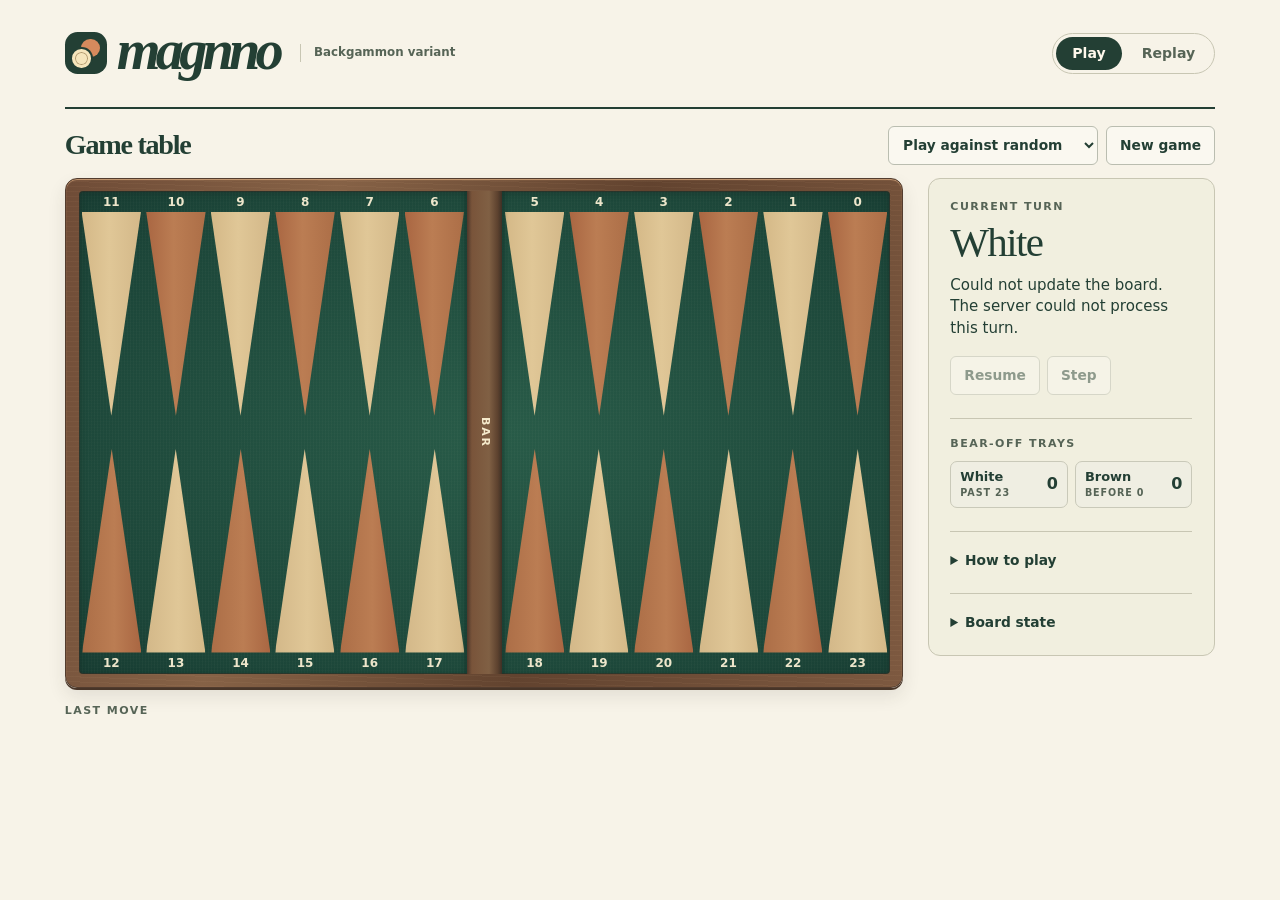
==== board.html @ bd00348c "Build magnno Streamlit game and move-by-move match archive" ====
<!doctype html>
<html lang="en">
<head>
  <meta charset="utf-8">
  <meta name="viewport" content="width=device-width, initial-scale=1">
  <meta name="theme-color" content="#f7f3e8">
  <link rel="icon" href="data:image/svg+xml,%3Csvg xmlns='http://www.w3.org/2000/svg' viewBox='0 0 48 48'%3E%3Crect width='48' height='48' rx='12' fill='%23234237'/%3E%3Ccircle cx='28' cy='17' r='10' fill='%23d68a5d'/%3E%3Ccircle cx='20' cy='30' r='11' fill='%23f6e5bc' stroke='%23234237' stroke-width='2'/%3E%3Ccircle cx='20' cy='30' r='7.5' fill='none' stroke='%23b39b70'/%3E%3C/svg%3E">
  <title>magnno</title>
  <style>
    :root {
      color-scheme: light;
      --paper: #f7f3e8;
      --ink: #233f34;
      --muted: #566456;
      --line: #c8c6b3;
      --focus: #ad4c21;
      --sans: "DM Sans", "Avenir Next", Avenir, system-ui, sans-serif;
      --serif: "DM Serif Text", "Iowan Old Style", Georgia, serif;
    }
    *, *::before, *::after { box-sizing: border-box; }
    [hidden] { display: none !important; }
    body {
      margin: 0;
      color: var(--ink);
      background: var(--paper);
      font: 400 1rem/1.5 var(--sans);
      -webkit-font-smoothing: antialiased;
    }
    button, select, summary { font: inherit; }
    button, select { color: inherit; }
    button { cursor: pointer; touch-action: manipulation; }
    button:disabled { opacity: .48; cursor: default; }
    :focus-visible { outline: 3px solid var(--focus); outline-offset: 3px; }
    .shell { width: min(1240px, 100%); margin: auto; padding: 0 clamp(14px, 3.5vw, 50px) 34px; }
    .masthead {
      display: flex; align-items: center; justify-content: space-between; gap: 18px;
      flex-wrap: wrap; padding: clamp(15px, 1.9vw, 26px) 0;
      border-bottom: 2px solid var(--ink);
    }
    .brand, .settings, .actions, #choices, .off-trays { display: flex; align-items: center; }
    .brand { gap: 10px; }
    .brand-mark {
      position: relative; width: 42px; height: 42px; flex: none;
      border-radius: 30%; background: var(--ink); overflow: hidden;
    }
    .brand-mark::before, .brand-mark::after {
      content: ""; position: absolute; width: 44%; aspect-ratio: 1; border-radius: 50%;
    }
    .brand-mark::before { background: #d68a5d; top: 15%; right: 17%; }
    .brand-mark::after {
      background: #f6e5bc; left: 18%; bottom: 16%;
      border: 3px solid #f6e5bc; box-shadow: 0 0 0 2px var(--ink), inset 0 0 0 1px #b39b70;
    }
    h1, h2, p { margin: 0; }
    h1 { font: italic 700 clamp(37px, 4.4vw, 58px)/.94 var(--serif); letter-spacing: -.085em; padding-right: .09em; padding-bottom: .09em; }
    .brand-type {
      margin-left: 6px; padding-left: 13px; border-left: 1px solid var(--line); color: var(--muted);
      font-size: .74rem; font-weight: 550;
    }
    .settings { gap: 8px; flex-wrap: wrap; }
    .mode-tabs { display: inline-flex; gap: 4px; padding: 3px; border: 1px solid var(--line); border-radius: 30px; }
    .mode-tabs a {
      border-radius: 23px; padding: 6px 16px; color: var(--muted);
      text-decoration: none; font-weight: 650; font-size: .88rem;
    }
    .mode-tabs a:hover { background: #eae8db; }
    [data-mode="live"] #live-link, [data-mode="replay"] #replay-link { background: var(--ink); color: #fff9ec; }
    .table-head {
      display: flex; justify-content: space-between; align-items: center;
      gap: 10px 18px; flex-wrap: wrap; margin: 17px 0 13px;
    }
    .table-head h2 { font: 600 clamp(21px, 2.2vw, 29px)/1.2 var(--serif); letter-spacing: -.045em; }
    .table-head h2 em { font-weight: 400; }
    .match-meta { color: var(--muted); font-size: .8rem; font-variant-numeric: tabular-nums; }
    [data-mode="live"] .recorded-only, [data-mode="replay"] .live-only { display: none; }
    select, .control, #choices button {
      min-height: 39px; border: 1px solid #babdb0; border-radius: 6px;
      background-color: #faf8f0; font-size: .86rem; font-weight: 600;
    }
    select { max-width: 100%; padding: 7px 10px; cursor: pointer; }
    .control, #choices button { padding: 7px 13px; }
    .control:not(:disabled):hover, #choices button:not(:disabled):hover, select:hover { background-color: #eae9dc; }
    .primary { color: #fffaf0; background: #245240; border-color: #245240; }
    .primary:not(:disabled):hover { background: #163d2e; }
    .table-layout {
      display: grid; grid-template-columns: minmax(0, 1fr) minmax(232px, 25%);
      gap: clamp(15px, 1.9vw, 25px); align-items: start;
    }
    .playing-area, .side { min-width: 0; }
    .board-frame {
      padding: clamp(7px, 1vw, 14px); border: 1px solid #523c2e;
      border-radius: 12px; overflow: hidden;
      background:
        repeating-linear-gradient(2deg, #f2c5970c 0 1px, transparent 1px 5px),
        linear-gradient(105deg, #6f4c37, #866246 28%, #62432f 60%, #7d5940);
      box-shadow: 0 2px 0 #483528, 0 8px 18px #332f291b, inset 0 1px 1px #c89c75;
    }
    #board {
      container-type: size;
      position: relative; isolation: isolate; overflow: hidden;
      border-radius: 4px; aspect-ratio: 1.68; --bar-width: 4.4%;
      background-color: #204c3e;
      background-image:
        repeating-linear-gradient(0deg, #ece1c503 0 1px, transparent 1px 3px),
        repeating-linear-gradient(90deg, #ece1c506 0 1px, transparent 1px 3px),
        radial-gradient(ellipse at 52% 50%, #285b48 0%, #1c4639 78%, #173c32 100%);
      box-shadow: inset 0 0 0 1px #352b2288, inset 0 2px 7px #1a2b2470;
    }
    .point-row {
      position: absolute; left: 0; width: 100%; height: 48%;
      display: grid; grid-template-columns: repeat(6, minmax(0, 1fr)) var(--bar-width) repeat(6, minmax(0, 1fr));
    }
    #top-row { top: 0; }
    #bottom-row { bottom: 0; }
    .point:nth-child(7) { grid-column: 8; }
    .point, #bar {
      position: relative; display: block; border: 0; margin: 0; padding: 0;
      color: #f6ebcc; font: inherit; background: transparent;
      cursor: default; -webkit-tap-highlight-color: transparent;
    }
    .point:disabled, #bar:disabled { opacity: 1; }
    .point::before {
      content: ""; position: absolute; left: 4%; width: 92%; height: 88%;
      background: linear-gradient(90deg, #d4b887, #e0c797 46%, #d3b889);
      clip-path: polygon(0 0, 100% 0, 50% 100%);
    }
    #top-row .point::before { top: 9%; }
    #bottom-row .point::before { bottom: 9%; transform: rotate(180deg); }
    #top-row .point:nth-child(even)::before, #bottom-row .point:nth-child(odd)::before {
      background: linear-gradient(90deg, #a96642, #bb7d53 46%, #ac6e47);
    }
    .point-label {
      position: absolute; left: 0; width: 100%; color: #ede6cb;
      text-align: center; line-height: 1;
      font: 600 clamp(9px, 1.2vw, 12px)/1 var(--sans); font-variant-numeric: tabular-nums;
    }
    #top-row .point-label { top: 2.2%; }
    #bottom-row .point-label { bottom: 2.2%; }
    .stack {
      position: absolute; inset-inline: 0; display: flex; align-items: center;
      gap: .3cqh; pointer-events: none;
    }
    #top-row .stack { top: 10.2%; flex-direction: column; }
    #bottom-row .stack { bottom: 10.2%; flex-direction: column-reverse; }
    .checker {
      --checker-ink: #62482c; --rim: #a48758; --face: #f4e7c7; --edge: #d5c192;
      position: relative; flex: none; display: inline-grid; place-content: center;
      width: 80%; width: min(82%, 8.25cqh); aspect-ratio: 1; border-radius: 50%;
      border: 1px solid var(--rim);
      background: radial-gradient(circle at 38% 27%, var(--face) 33%, var(--edge) 86%);
      color: var(--checker-ink);
      box-shadow: inset 0 2px 1px #ffffff75, inset 0 -2px 1px #49332040, 0 2px 3px #11291eb3;
      font: 700 clamp(10px, 1.25vw, 17px)/1 var(--sans);
    }
    .checker::after {
      content: ""; position: absolute; inset: 13%; border-radius: 50%;
      border: 1px solid color-mix(in srgb, var(--rim) 66%, transparent);
      box-shadow: inset 0 1px 2px #49332017, 0 1px 0 #ffffff40;
    }
    .checker.brown {
      --checker-ink: #fff1d6; --rim: #4e3225; --face: #926547; --edge: #67432f;
      box-shadow: inset 0 2px 1px #e3bb835e, inset 0 -2px 1px #2f211e70, 0 2px 3px #10291ebf;
    }
    .point:focus-visible, #bar:focus-visible { z-index: 5; outline-color: #ffe262; outline-offset: -3px; }
    .selectable, .selected, .destination { cursor: pointer; }
    .point.selectable .stack .checker:last-child, #bar.selectable .pieces {
      outline: 2px solid #afd9a8; outline-offset: 1px;
    }
    .point.selected .stack .checker:last-child, #bar.selected, .tray.selected {
      outline: 3px solid #ffda5a; outline-offset: 1px;
    }
    .point.destination::after {
      content: ""; position: absolute; left: 50%; width: 32%; aspect-ratio: 1;
      transform: translateX(-50%); border-radius: 50%;
      background: #ffe48b; border: 2px solid #2c553c; box-shadow: 0 0 0 2px #ffe48b;
    }
    #top-row .destination::after { bottom: 11%; }
    #bottom-row .destination::after { top: 11%; }
    .point.last-move .point-label { color: #ffe8a2; }
    .point.last-target .point-label { font-weight: 800; text-decoration: underline; text-underline-offset: 2px; color: #ffe8a2; }
    [data-mode="replay"] .point.last-move { background: #f9dfaa12; }
    [data-mode="replay"] .point.last-move .point-label { text-decoration: underline dashed; text-underline-offset: 2px; }
    [data-mode="replay"] .point.last-target { background: #ffdb872a; }
    [data-mode="replay"] :is(.point.last-target .checker:last-child, #bar.last-move, .tray.last-target) {
      outline: 2px solid #ffd371; outline-offset: 1px;
    }
    .point:is(.selected,.destination,.selectable):hover { background: #fff3cc18; }
    #bar {
      position: absolute; z-index: 2; inset-block: 0; left: calc(50% - var(--bar-width) / 2);
      width: var(--bar-width); display: flex; justify-content: center; flex-direction: column; align-items: center;
      gap: 8px; background: linear-gradient(90deg, #4e372a, #79543a 14%, #806044 63%, #5c412e 88%, #3d3025);
      box-shadow: -2px 0 4px #102b2470, 2px 0 4px #102b2470;
    }
    .bar-label { writing-mode: vertical-rl; font-size: clamp(8px, 1vw, 11px); text-transform: uppercase; font-weight: 700; letter-spacing: .16em; }
    #bar .pieces { width: 94%; display: flex; align-items: center; flex-direction: column; gap: 3px; color: #fff6d8; font-size: .7rem; }
    #bar .pieces:empty { display: none; }
    #bar .checker { width: 95%; }
    #bar.selected { outline-offset: -3px; }
    #bar.selectable .pieces { border-radius: 5px; }
    .side { background: #f1efdf; padding: clamp(15px, 1.7vw, 23px); border-radius: 12px; border: 1px solid var(--line); }
    .eyebrow, .tray-index {
      font: 700 .69rem/1.3 var(--sans); letter-spacing: .13em; text-transform: uppercase;
      color: var(--muted);
    }
    #player { margin: 5px 0 9px; font: 500 clamp(29px, 3.2vw, 43px)/1.12 var(--serif); letter-spacing: -.04em; }
    #status { min-height: 2.9em; line-height: 1.45; font-size: .94rem; }
    #dice {
      display: flex; flex-wrap: wrap; align-items: center; gap: 7px; margin: 16px 0;
    }
    #dice:empty { display: none; }
    .die {
      --pip: #263e31; --tl: transparent; --ml: transparent; --bl: transparent; --tc: transparent;
      --mc: transparent; --tr: transparent; --mr: transparent; --br: transparent;
      position: relative; display: inline-block; width: 36px; height: 36px; border-radius: 7px;
      background: linear-gradient(135deg,#fffcf2,#f1ead6); border: 1px solid #c6bfa6;
      font-size: 0; box-shadow: inset 0 1px #fff, 0 2px 0 #c5bda4;
    }
    .die::after {
      content: ""; position: absolute; inset: 10%; background:
        radial-gradient(circle at 22% 22%, var(--tl) 0 9%, transparent 11%),
        radial-gradient(circle at 22% 50%, var(--ml) 0 9%, transparent 11%),
        radial-gradient(circle at 22% 78%, var(--bl) 0 9%, transparent 11%),
        radial-gradient(circle at 50% 50%, var(--mc) 0 13%, transparent 15%),
        radial-gradient(circle at 78% 22%, var(--tr) 0 9%, transparent 11%),
        radial-gradient(circle at 78% 50%, var(--mr) 0 9%, transparent 11%),
        radial-gradient(circle at 78% 78%, var(--br) 0 9%, transparent 11%);
    }
    .die:is([data-value="1"],[data-value="3"],[data-value="5"]) { --mc: var(--pip); }
    .die:is([data-value="2"],[data-value="3"],[data-value="4"],[data-value="5"],[data-value="6"]) { --tl: var(--pip); --br: var(--pip); }
    .die:is([data-value="4"],[data-value="5"],[data-value="6"]) { --tr: var(--pip); --bl: var(--pip); }
    .die[data-value="6"] { --ml: var(--pip); --mr: var(--pip); }
    .die.used { opacity: .4; box-shadow: none; }
    .actions, #choices { flex-wrap: wrap; gap: 7px; }
    .actions { margin-top: 16px; }
    #choices:not(:empty) { margin-top: 13px; }
    .side-section { border-top: 1px solid var(--line); margin-top: 23px; padding-top: 18px; }
    .off-trays { margin-top: 10px; gap: 7px; }
    .tray {
      flex: 1; display: grid; grid-template-columns: 1fr auto; align-items: center; text-align: left; gap: 1px 7px;
      border: 1px solid #c9c9b9; border-radius: 7px; padding: 7px 9px; background: #efeee2; color: var(--ink);
      font: 600 .81rem/1.3 var(--sans); cursor: default;
    }
    .tray:disabled { opacity: 1; }
    .tray .tray-index { font-size: .6rem; letter-spacing: .09em; grid-column: 1; grid-row: 2; }
    .tray .pieces { grid-row: 1 / 3; grid-column: 2; font-size: 1rem; font-variant-numeric: tabular-nums; }
    .tray .checker { width: 1.6rem; }
    .tray.destination { border: 2px solid #98791e; padding: 6px 8px; background: #ffedac; cursor: pointer; }
    details summary { cursor: pointer; font-weight: 650; font-size: .86rem; }
    details p { margin-top: 9px; font-size: .83rem; line-height: 1.55; }
    #board-state {
      margin: 11px 0 0; padding: 9px 10px; overflow: auto; max-height: 17rem;
      border: 1px solid var(--line); border-radius: 5px; background: #efeee2;
      font: .74rem/1.65 "IBM Plex Mono", ui-monospace, monospace; white-space: pre-wrap;
      overflow-wrap: anywhere; tab-size: 4; user-select: all;
    }
    .history {
      display: flex; align-items: baseline; gap: 16px; padding: 16px 0 0;
      color: var(--muted);
    }
    .history .eyebrow { flex: none; }
    #history { font-size: .87rem; overflow-wrap: anywhere; }
    #replay-controls { padding-top: 15px; }
    .transport { display: flex; align-items: center; flex-wrap: wrap; gap: 8px; }
    .transport .control { min-height: 42px; }
    .timeline { display: flex; align-items: center; gap: 12px; flex: 1 1 210px; margin-left: 9px; }
    #replay-position { font-size: .8rem; font-weight: 650; font-variant-numeric: tabular-nums; white-space: nowrap; }
    #replay-seek { width: 100%; min-width: 44px; height: 32px; margin: 0; accent-color: var(--ink); cursor: pointer; }
    [data-mode="replay"] .history { margin-top: 12px; border-top: 1px solid var(--line); padding-top: 11px; }
    [data-mode="replay"] #replay-controls ~ .history .eyebrow { color: #79513a; }
    [data-mode="replay"] .actions, [data-mode="replay"] #choices { display: none; }
    [data-mode="replay"] #status { min-height: 0; }
    .sr-only {
      position: absolute; width: 1px; height: 1px; padding: 0; margin: -1px;
      overflow: hidden; clip: rect(0,0,0,0); white-space: nowrap; border: 0;
    }
    @media (max-width: 820px) {
      .table-layout { grid-template-columns: minmax(0, 1fr); gap: 18px; }
      .side { display: grid; grid-template-columns: minmax(0, 1.2fr) minmax(0, 1fr); gap: 16px 30px;
        padding: 16px; }
      .turn-panel { grid-row: 1 / 3; }
      .side-section { margin: 0; padding: 0; border: 0; }
      .side details { align-self: start; }
      #status { min-height: 0; }
      [data-mode="replay"] .table-layout { gap: 10px; }
      [data-mode="replay"] .side { display: contents; }
      [data-mode="replay"] .turn-panel {
        grid-row: 1; display: grid; grid-template-columns: auto minmax(0, 1fr) auto;
        align-items: center; gap: 0 13px; padding: 6px 10px;
        background: #f1efdf; border: 1px solid var(--line); border-radius: 7px;
      }
      [data-mode="replay"] #turn-label { grid-column: 1; grid-row: 1; font-size: .61rem; }
      [data-mode="replay"] #player { grid-column: 1; grid-row: 2; font-size: 1.3rem; margin: 0; }
      [data-mode="replay"] #status { grid-column: 2; grid-row: 1 / 3; font-size: .8rem; }
      [data-mode="replay"] #dice { grid-column: 3; grid-row: 1 / 3; gap: 4px; margin: 0; }
      [data-mode="replay"] .die { width: 25px; height: 25px; border-radius: 5px; }
      [data-mode="replay"] .playing-area { grid-row: 2; }
      [data-mode="replay"] .side-section { border-top: 1px solid var(--line); padding-top: 12px; }
    }
    @media (max-width: 520px) {
      .masthead { row-gap: 14px; }
      .brand-mark { width: 34px; height: 34px; border-radius: 9px; }
      .brand-type { display: none; }
      .mode-tabs a { padding: 5px 12px; }
      .table-head { margin: 13px 0 11px; }
      .settings { width: 100%; }
      #mode { flex: 1; }
      #board { aspect-ratio: 1.24; }
      .side { grid-template-columns: minmax(0, 1fr); gap: 16px; }
      .timeline { flex-basis: 100%; margin-left: 0; }
      .transport .control { flex: 1; }
      .turn-panel { grid-row: auto; }
      .off-trays { max-width: 295px; }
      .history { gap: 10px; padding-top: 12px; flex-wrap: wrap; }
      .history .eyebrow { font-size: .62rem; }
      .point-label { font-size: 9px; }
      .point.destination::after { width: 34%; border-width: 1px; box-shadow: 0 0 0 1px #ffe48b; }
    }
    @media (max-width: 820px) and (max-height: 620px) {
      [data-mode="replay"] .masthead { padding-block: 8px; }
      [data-mode="replay"] .table-head { margin-block: 8px; }
      [data-mode="replay"] #board { aspect-ratio: 1.92; }
      [data-mode="replay"] #replay-controls { padding-top: 8px; }
    }
  </style>
</head>
<body data-mode="live">
  <div class="shell">
    <header class="masthead">
      <div class="brand">
        <span class="brand-mark" aria-hidden="true"></span>
        <h1>magnno</h1>
        <span class="brand-type">Backgammon variant</span>
      </div>
      <nav class="mode-tabs" aria-label="Game views">
        <a id="live-link" href="/">Play</a>
        <a id="replay-link" href="/?replay=2095">Replay</a>
      </nav>
    </header>
    <div class="table-head">
      <h2 class="live-only">Game table</h2>
      <h2 class="recorded-only">Match replay <em>· Seed 2095</em></h2>
      <span class="match-meta recorded-only">Heuristic vs. heuristic</span>
      <div id="live-controls" class="settings live-only" aria-label="Game settings">
        <label for="mode" class="sr-only">Play mode</label>
        <select id="mode">
          <option value="human-random">Play against random</option>
          <option value="human-heuristic">Play against heuristic</option>
          <option value="human-human">Two players</option>
          <option value="heuristic-heuristic">Watch heuristic play</option>
          <option value="random-random">Watch random play</option>
        </select>
        <button type="button" class="control" id="restart">New game</button>
      </div>
    </div>
    <main class="table-layout">
      <section class="playing-area" aria-label="Game table">
        <div class="board-frame">
          <div id="board" role="group" aria-label="Game board, with White moving toward point 23 and Brown toward point 0">
            <div id="top-row" class="point-row" role="group" aria-label="Points 11 to 0"></div>
            <div id="bottom-row" class="point-row" role="group" aria-label="Points 12 to 23"></div>
            <button type="button" id="bar" aria-label="Bar"><span class="bar-label">Bar</span><span class="pieces"></span></button>
          </div>
        </div>
        <div id="replay-controls" hidden>
          <div class="transport" role="group" aria-label="Replay controls">
            <button type="button" class="control" id="replay-prev"><span aria-hidden="true">← </span>Previous move</button>
            <button type="button" class="control primary" id="replay-next">Next move<span aria-hidden="true"> →</span></button>
            <div class="timeline">
              <label id="replay-position" for="replay-seek">Move 0 of 34</label>
              <input id="replay-seek" type="range" min="0" max="34" value="0" step="1" aria-label="Seek to a move">
            </div>
          </div>
        </div>
        <div class="history"><span class="eyebrow">Last move</span><p id="history">Opening position</p></div>
      </section>
      <aside class="side" aria-label="Game controls">
        <section class="turn-panel" aria-labelledby="player">
          <div class="eyebrow" id="turn-label">Current turn</div>
          <h2 id="player">White</h2>
          <p id="status" role="status">Setting up the board…</p>
          <div id="dice" role="group" aria-label="Dice"></div>
          <div id="choices" role="group" aria-label="Move choices"></div>
          <div class="actions" role="group" aria-label="Turn controls">
            <button type="button" id="roll" class="control primary" hidden>Roll dice</button>
            <button type="button" id="commit" class="control primary" hidden>End turn</button>
            <button type="button" id="pass" class="control primary" hidden>Pass</button>
            <button type="button" id="undo" class="control" hidden>Undo step</button>
            <button type="button" id="pause" class="control" hidden>Pause</button>
            <button type="button" id="step" class="control" hidden>Step</button>
          </div>
        </section>
        <section class="side-section" aria-label="Bear-off trays">
          <div class="eyebrow">Bear-off trays</div>
          <div class="off-trays">
            <button id="white-off" class="tray" type="button" aria-label="White bear-off tray beyond point 23">
              <span class="tray-label">White</span><span class="tray-index">Past 23</span><span class="pieces">0</span>
            </button>
            <button id="brown-off" class="tray" type="button" aria-label="Brown bear-off tray before point 0">
              <span class="tray-label">Brown</span><span class="tray-index">Before 0</span><span class="pieces">0</span>
            </button>
          </div>
        </section>
        <details class="side-section">
          <summary>How to play</summary>
          <p>For each die, move your own checker forward or your opponent’s checker backward. White advances from point 0 toward 23. Brown advances from 23 toward 0. Select a highlighted source, then its destination.</p>
          <p>Landing on a lone checker of the other color sends it to the bar. Moving an opponent’s checker can hit your own. Two or more checkers block the other color. Re-enter your own bar checkers first.</p>
          <p>Use as many dice as possible. Doubles give four moves. If only one die can be used, play the higher one if legal.</p>
          <p>Once all your checkers reach your half (12–23 for White, 0–11 for Brown), bearing off one wins immediately. Count pips to the tray one step beyond the last point. An exact roll bears off, and an oversized roll can bear off your farthest checker.</p>
        </details>
        <details class="side-section">
          <summary>Board state</summary>
          <p>Positive counts are White. Negative counts are Brown. The player is +1 for White and −1 for Brown.</p>
          <pre id="board-state" aria-label="Signed 24-point board, bar counts, player and inferred off counts"></pre>
        </details>
      </aside>
    </main>
  </div>
  <script defer src="/board.js"></script>
</body>
</html>
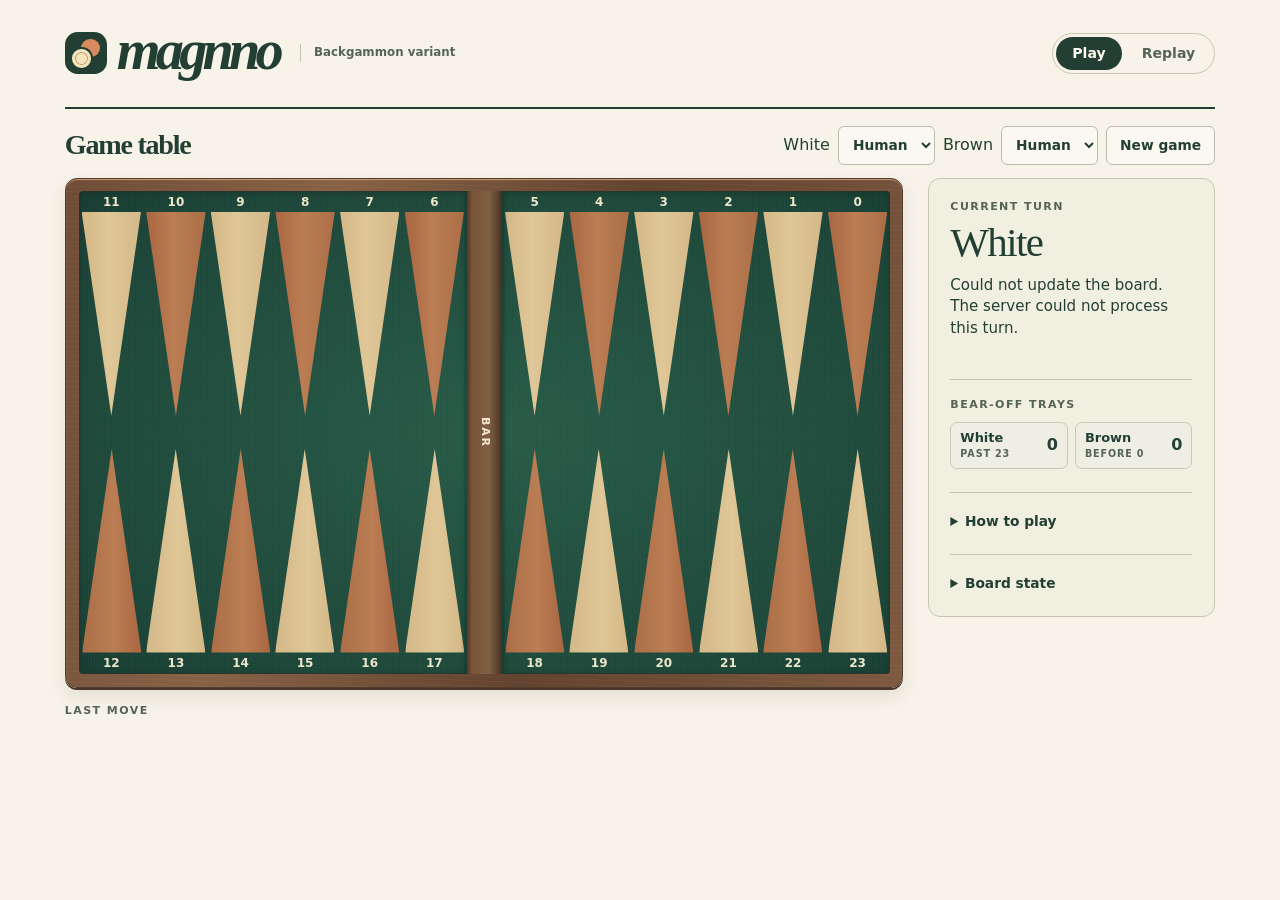
==== commit 25ae99bc: "Add nine complete-turn agents and a 2,000-turn tournament framework" ====
--- a/board.html
+++ b/board.html
@@ -341,14 +341,10 @@
       <h2 class="recorded-only">Match replay <em>· Seed 2095</em></h2>
       <span class="match-meta recorded-only">Heuristic vs. heuristic</span>
       <div id="live-controls" class="settings live-only" aria-label="Game settings">
-        <label for="mode" class="sr-only">Play mode</label>
-        <select id="mode">
-          <option value="human-random">Play against random</option>
-          <option value="human-heuristic">Play against heuristic</option>
-          <option value="human-human">Two players</option>
-          <option value="heuristic-heuristic">Watch heuristic play</option>
-          <option value="random-random">Watch random play</option>
-        </select>
+        <label for="mode">White</label>
+        <select id="mode"><option value="human">Human</option></select>
+        <label for="brown-actor">Brown</label>
+        <select id="brown-actor"><option value="human">Human</option></select>
         <button type="button" class="control" id="restart">New game</button>
       </div>
     </div>
